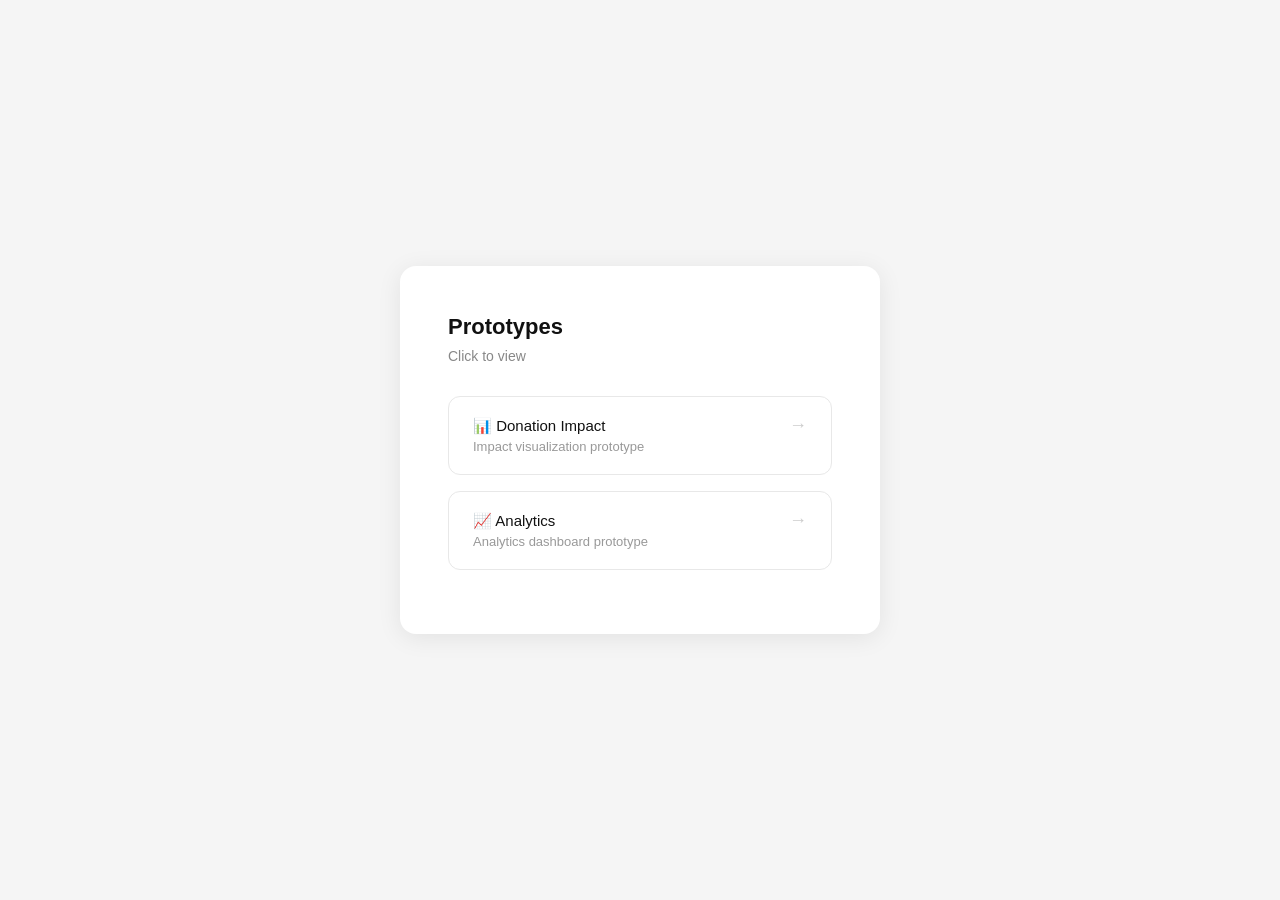
==== index.html @ 7a1c80d9 "Add index page" ====
<!DOCTYPE html>
<html lang="en">
<head>
  <meta charset="UTF-8">
  <meta name="viewport" content="width=device-width, initial-scale=1.0">
  <title>Prototypes</title>
  <style>
    * { margin: 0; padding: 0; box-sizing: border-box; }
    body {
      font-family: -apple-system, BlinkMacSystemFont, 'Segoe UI', sans-serif;
      background: #f5f5f5;
      display: flex;
      align-items: center;
      justify-content: center;
      min-height: 100vh;
    }
    .container {
      background: white;
      border-radius: 16px;
      padding: 48px;
      max-width: 480px;
      width: 90%;
      box-shadow: 0 4px 24px rgba(0,0,0,0.08);
    }
    h1 {
      font-size: 22px;
      font-weight: 600;
      color: #111;
      margin-bottom: 8px;
    }
    p {
      font-size: 14px;
      color: #888;
      margin-bottom: 32px;
    }
    .card {
      display: block;
      text-decoration: none;
      border: 1.5px solid #e8e8e8;
      border-radius: 12px;
      padding: 20px 24px;
      margin-bottom: 16px;
      transition: all 0.2s ease;
      color: inherit;
    }
    .card:hover {
      border-color: #111;
      box-shadow: 0 2px 12px rgba(0,0,0,0.08);
      transform: translateY(-1px);
    }
    .card-title {
      font-size: 15px;
      font-weight: 500;
      color: #111;
      margin-bottom: 4px;
    }
    .card-desc {
      font-size: 13px;
      color: #999;
    }
    .arrow {
      float: right;
      color: #ccc;
      font-size: 18px;
      margin-top: -2px;
    }
  </style>
</head>
<body>
  <div class="container">
    <h1>Prototypes</h1>
    <p>Click to view</p>
    <a class="card" href="donation-impact-preview.html">
      <span class="arrow">→</span>
      <div class="card-title">📊 Donation Impact</div>
      <div class="card-desc">Impact visualization prototype</div>
    </a>
    <a class="card" href="test-analytics-prototype.html">
      <span class="arrow">→</span>
      <div class="card-title">📈 Analytics</div>
      <div class="card-desc">Analytics dashboard prototype</div>
    </a>
  </div>
</body>
</html>
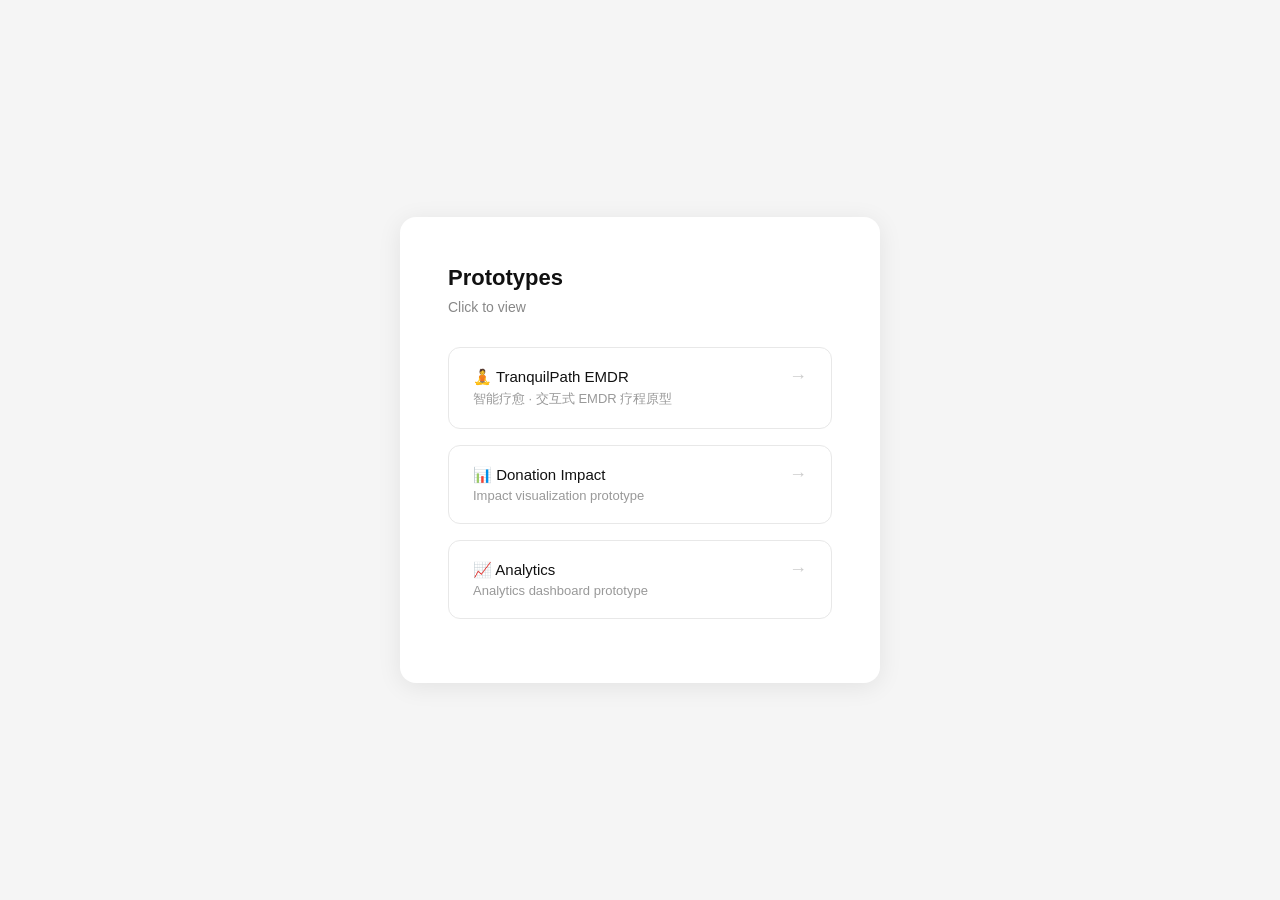
==== commit 5df52816: "Update index page with TranquilPath EMDR link Co-Authored-By: Claude Opus 4.6 <noreply@anthropic.com" ====
--- a/index.html
+++ b/index.html
@@ -70,6 +70,11 @@
   <div class="container">
     <h1>Prototypes</h1>
     <p>Click to view</p>
+    <a class="card" href="05-Coding-Projects/TranquilPath-EMDR.html">
+      <span class="arrow">→</span>
+      <div class="card-title">🧘 TranquilPath EMDR</div>
+      <div class="card-desc">智能疗愈 · 交互式 EMDR 疗程原型</div>
+    </a>
     <a class="card" href="donation-impact-preview.html">
       <span class="arrow">→</span>
       <div class="card-title">📊 Donation Impact</div>
